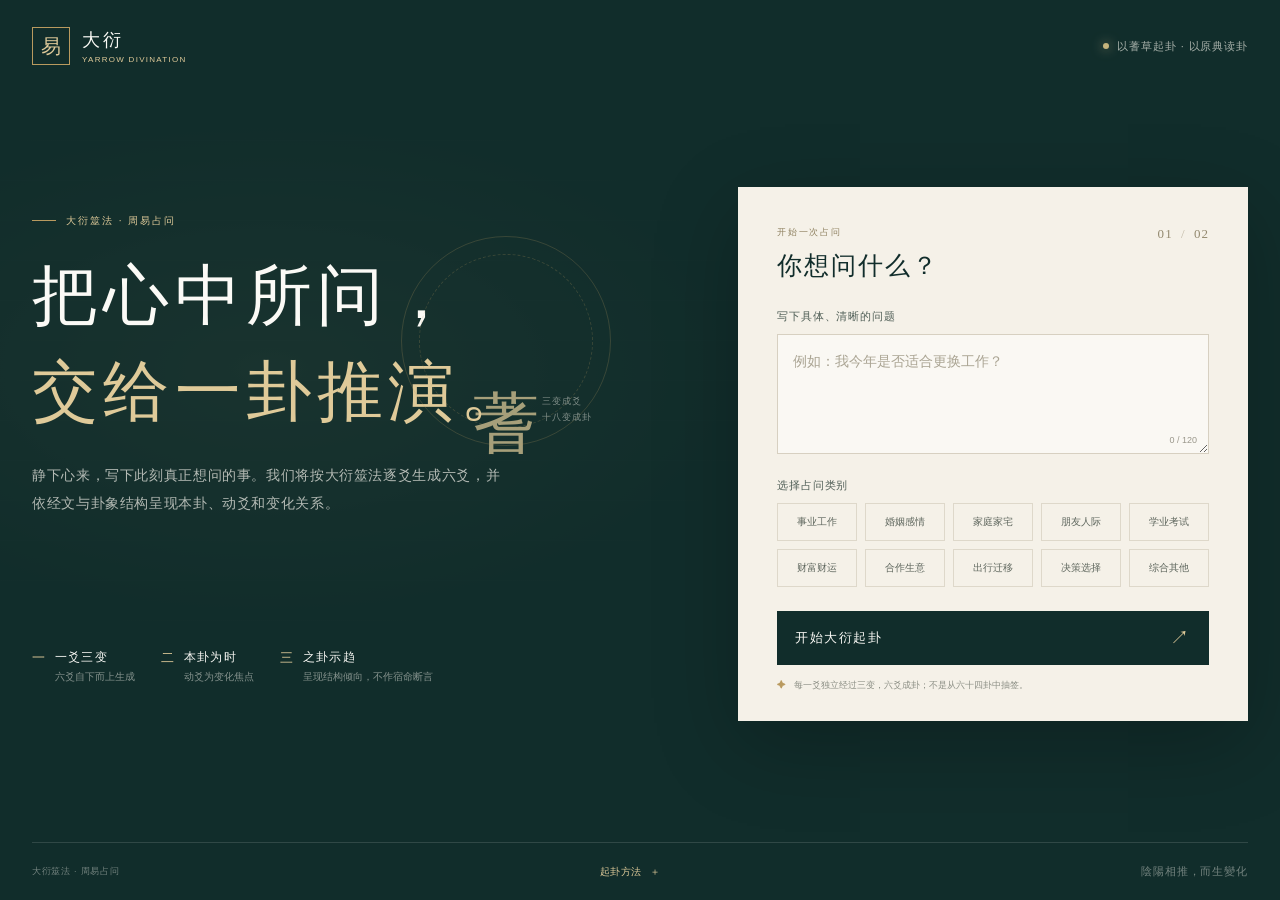
==== public/index.html @ 7d2dc554 "Prepare V4 H5 deployment for Vercel" ====
<!doctype html>
<html lang="zh-CN">
<head>
  <meta charset="utf-8">
  <meta name="viewport" content="width=device-width, initial-scale=1">
  <meta name="theme-color" content="#112d2b">
  <meta name="description" content="以大衍筮法逐爻起卦，查看本卦、动爻与卦象关系。">
  <title>大衍 · 易占</title>
  <link rel="stylesheet" href="assets/app.css">
  <script type="module" src="assets/home.js"></script>
</head>
<body class="home-page">
  <header class="site-header wrap">
    <a class="brand" href="index.html" aria-label="大衍易占首页">
      <span class="brand-seal" aria-hidden="true">易</span>
      <span><strong>大衍</strong><small>YARROW DIVINATION</small></span>
    </a>
    <div class="header-note"><span class="status-dot"></span>以蓍草起卦 · 以原典读卦</div>
  </header>

  <main class="home-layout wrap">
    <section class="home-intro" aria-labelledby="page-title">
      <p class="eyebrow"><span class="eyebrow-line"></span>大衍筮法 · 周易占问</p>
      <h1 id="page-title">把心中所问，<br><em>交给一卦推演。</em></h1>
      <p class="intro-copy">静下心来，写下此刻真正想问的事。我们将按大衍筮法逐爻生成六爻，并依经文与卦象结构呈现本卦、动爻和变化关系。</p>
      <div class="intro-seal" aria-hidden="true">
        <span class="seal-ring seal-ring-outer"></span>
        <span class="seal-ring seal-ring-inner"></span>
        <span class="seal-character">蓍</span>
        <span class="seal-caption">三变成爻<br>十八变成卦</span>
      </div>
      <div class="intro-principles">
        <div><span class="principle-index">一</span><span><b>一爻三变</b><small>六爻自下而上生成</small></span></div>
        <div><span class="principle-index">二</span><span><b>本卦为时</b><small>动爻为变化焦点</small></span></div>
        <div><span class="principle-index">三</span><span><b>之卦示趋</b><small>呈现结构倾向，不作宿命断言</small></span></div>
      </div>
    </section>

    <section class="question-card" aria-labelledby="question-title">
      <div class="card-heading">
        <div>
          <p class="eyebrow eyebrow-dark">开始一次占问</p>
          <h2 id="question-title">你想问什么？</h2>
        </div>
        <span class="step-count">01 <i>/</i> 02</span>
      </div>
      <form id="question-form">
        <label class="field-label" for="question">写下具体、清晰的问题</label>
        <div class="question-input-wrap">
          <textarea id="question" name="question" maxlength="120" rows="3" required placeholder="例如：我今年是否适合更换工作？"></textarea>
          <span class="input-counter"><span id="question-count">0</span> / 120</span>
        </div>
        <fieldset class="category-fieldset">
          <legend class="field-label">选择占问类别</legend>
          <div class="category-grid">
            <label class="category-option"><input type="radio" name="category" value="事业工作" required><span>事业工作</span></label>
            <label class="category-option"><input type="radio" name="category" value="婚姻感情"><span>婚姻感情</span></label>
            <label class="category-option"><input type="radio" name="category" value="家庭家宅"><span>家庭家宅</span></label>
            <label class="category-option"><input type="radio" name="category" value="朋友人际"><span>朋友人际</span></label>
            <label class="category-option"><input type="radio" name="category" value="学业考试"><span>学业考试</span></label>
            <label class="category-option"><input type="radio" name="category" value="财富财运"><span>财富财运</span></label>
            <label class="category-option"><input type="radio" name="category" value="合作生意"><span>合作生意</span></label>
            <label class="category-option"><input type="radio" name="category" value="出行迁移"><span>出行迁移</span></label>
            <label class="category-option"><input type="radio" name="category" value="决策选择"><span>决策选择</span></label>
            <label class="category-option"><input type="radio" name="category" value="综合其他"><span>综合其他</span></label>
          </div>
        </fieldset>
        <button class="primary-button" type="submit">
          <span>开始大衍起卦</span><span class="button-arrow" aria-hidden="true">↗</span>
        </button>
        <p class="form-footnote"><span aria-hidden="true">✦</span> 每一爻独立经过三变，六爻成卦；不是从六十四卦中抽签。</p>
      </form>
    </section>
  </main>

  <footer class="site-footer wrap">
    <span>大衍筮法 · 周易占问</span>
    <button class="text-button" id="method-toggle" type="button" aria-expanded="false">起卦方法 <span>＋</span></button>
    <div class="method-popover" id="method-popover" hidden>
      <b>一爻三变，六爻成卦</b>
      <p>每爻以四十九策为用，依项目采用的揲蓍归奇分布生成 6、7、8、9。6 与 9 为动爻。六爻按初爻至上爻生成，共十八变。</p>
      <p class="probability-line">6 老阴 1/16　·　7 少阳 5/16<br>8 少阴 7/16　·　9 老阳 3/16</p>
      <small>概率用于理解标准揲蓍模型，不属于《周易》经文。</small>
    </div>
    <span class="footer-mark">陰陽相推，而生變化</span>
  </footer>

  <section class="ritual-overlay" id="ritual-overlay" aria-live="polite" aria-modal="true" role="dialog" aria-labelledby="ritual-title" hidden>
    <div class="ritual-panel">
      <div class="ritual-orbit" aria-hidden="true"><span>蓍</span></div>
      <p class="eyebrow eyebrow-dark">十八变 · 六爻成卦</p>
      <h2 id="ritual-title">正在推演你的卦</h2>
      <p class="ritual-question" id="ritual-question"></p>
      <div class="ritual-progress-track"><span id="ritual-progress"></span></div>
      <p class="ritual-status" id="ritual-status">澄心定问，准备起卦</p>
      <div class="ritual-lines" id="ritual-lines"></div>
      <p class="ritual-note">六爻按初爻至上爻依次生成</p>
    </div>
  </section>
</body>
</html>
---- public/assets/app.css ----
@charset "UTF-8";
:root {
  color-scheme: light;
  --ink: #112d2b;
  --ink-soft: #244541;
  --jade: #718b70;
  --jade-light: #dce4d9;
  --gold: #b99a5f;
  --gold-light: #dfca99;
  --paper: #f5f1e8;
  --paper-deep: #eae3d5;
  --white: #fbfaf6;
  --text: #263a37;
  --muted: #79817a;
  --line: #e2dccf;
  --serif: "Noto Serif SC", "Songti SC", "STSong", "SimSun", serif;
  --sans: "Noto Sans SC", "Microsoft YaHei", "PingFang SC", sans-serif;
  font-family: var(--sans);
  color: var(--text);
  background: var(--paper);
  font-synthesis: none;
  text-rendering: optimizeLegibility;
}
* { box-sizing: border-box; }
html { min-width: 320px; background: var(--paper); }
body { min-width: 320px; margin: 0; min-height: 100vh; }
button, textarea { font: inherit; }
button { color: inherit; }
button:focus-visible, textarea:focus-visible, input:focus-visible + span { outline: 2px solid var(--gold); outline-offset: 3px; }
.wrap { width: min(1220px, calc(100% - 64px)); margin-inline: auto; }
.home-page { overflow-x: hidden; background: var(--ink); color: var(--white); position: relative; }
.home-page::before { content: ""; position: absolute; inset: 0; pointer-events: none; opacity: .18; background: radial-gradient(ellipse at 21% 41%, rgba(202,184,133,.25), transparent 36%), repeating-linear-gradient(0deg, transparent 0 39px, rgba(255,255,255,.035) 40px); }
.site-header { position: relative; z-index: 1; display: flex; align-items: center; justify-content: space-between; padding-block: 27px; }
.brand { display: inline-flex; align-items: center; gap: 12px; color: inherit; text-decoration: none; }
.brand-seal { width: 38px; height: 38px; display: grid; place-items: center; border: 1px solid var(--gold); color: var(--gold-light); font: 20px var(--serif); }
.brand strong { display: block; font: 600 18px var(--serif); letter-spacing: .18em; }
.brand small { display: block; margin-top: 3px; color: var(--gold-light); font-size: 8px; letter-spacing: .16em; }
.header-note { color: rgba(250,248,240,.64); font-size: 11px; letter-spacing: .08em; }
.status-dot { display: inline-block; width: 6px; height: 6px; margin-right: 8px; vertical-align: 1px; border-radius: 50%; background: #c5b47d; box-shadow: 0 0 12px rgba(223,202,153,.7); }
.home-layout { position: relative; z-index: 1; display: grid; grid-template-columns: minmax(0, 1fr) minmax(420px, 510px); align-items: center; gap: clamp(48px, 8vw, 128px); min-height: calc(100vh - 150px); padding-block: 42px 68px; }
.home-intro { position: relative; min-height: 520px; display: flex; flex-direction: column; justify-content: center; padding-block: 20px 30px; }
.eyebrow { margin: 0 0 20px; color: var(--gold-light); font-size: 10px; letter-spacing: .2em; text-transform: uppercase; }
.eyebrow-line { display: inline-block; width: 24px; height: 1px; margin: 0 10px 3px 0; background: var(--gold); }
h1, h2, h3, p { margin-top: 0; }
.home-intro h1 { margin-bottom: 23px; font: 400 clamp(40px, 5.2vw, 66px)/1.45 var(--serif); letter-spacing: .08em; }
.home-intro h1 em { color: var(--gold-light); font-style: normal; }
.intro-copy { max-width: 480px; margin-bottom: 33px; color: rgba(250,248,240,.69); font: 14px/2 var(--serif); letter-spacing: .045em; }
.intro-seal { position: absolute; top: 8%; right: 4%; width: 210px; height: 210px; display: grid; place-items: center; color: rgba(223,202,153,.72); }
.seal-ring { position: absolute; border: 1px solid rgba(185,154,95,.22); border-radius: 50%; }
.seal-ring-outer { inset: 0; }
.seal-ring-inner { inset: 18px; border-style: dashed; transform: rotate(18deg); }
.seal-character { font: 66px var(--serif); writing-mode: vertical-rl; letter-spacing: .14em; }
.seal-caption { position: absolute; right: 20px; bottom: 20px; color: rgba(250,248,240,.48); font: 9px/1.8 var(--serif); letter-spacing: .1em; }
.intro-principles { display: flex; flex-wrap: wrap; gap: 16px 26px; margin-top: auto; padding-top: 8px; }
.intro-principles > div { display: flex; align-items: flex-start; gap: 10px; }
.principle-index { color: var(--gold-light); font: 13px var(--serif); }
.intro-principles b, .intro-principles small { display: block; }
.intro-principles b { margin-bottom: 4px; font: 12px var(--serif); letter-spacing: .1em; }
.intro-principles small { color: rgba(250,248,240,.5); font-size: 10px; }
.question-card { padding: 39px 39px 28px; background: var(--paper); color: var(--text); box-shadow: 0 24px 80px rgba(0,0,0,.23); }
.card-heading { display: flex; justify-content: space-between; align-items: flex-start; margin-bottom: 27px; }
.eyebrow-dark { margin-bottom: 10px; color: #8e805f; font-size: 9px; }
.card-heading h2 { margin: 0; color: var(--ink); font: 400 25px var(--serif); letter-spacing: .08em; }
.step-count { color: #93896f; font: 13px var(--serif); letter-spacing: .08em; }
.step-count i { margin-inline: 4px; color: #c3bba9; font-style: normal; }
.field-label { display: block; margin-bottom: 10px; color: #4f5e56; font-size: 11px; letter-spacing: .08em; }
.question-input-wrap { position: relative; }
textarea { display: block; width: 100%; resize: vertical; min-height: 104px; padding: 14px 15px 29px; border: 1px solid #d7d0c1; border-radius: 0; background: rgba(255,255,255,.46); color: var(--ink); font: 14px/1.8 var(--serif); transition: border-color .2s, background .2s; }
textarea::placeholder { color: #aaa493; }
textarea:focus { border-color: #98885f; outline: none; background: #fffdf7; }
.input-counter { position: absolute; right: 12px; bottom: 9px; color: #9a978b; font-size: 9px; }
.category-fieldset { min-width: 0; margin: 24px 0 24px; padding: 0; border: 0; }
.category-fieldset legend { padding: 0; }
.category-grid { display: grid; grid-template-columns: repeat(5, minmax(0, 1fr)); gap: 8px; }
.category-option { position: relative; cursor: pointer; }
.category-option input { position: absolute; width: 1px; height: 1px; opacity: 0; }
.category-option span { display: grid; min-height: 38px; place-items: center; padding: 6px 4px; border: 1px solid #ded8ca; color: #5f675e; font-size: 10px; letter-spacing: .015em; transition: .18s ease; }
.category-option:hover span { border-color: #9d8b60; color: var(--ink); }
.category-option input:checked + span { border-color: var(--ink); background: var(--ink); color: #f5f1e8; box-shadow: inset 0 -2px var(--gold); }
.category-option input:focus-visible + span { outline: 2px solid var(--gold); outline-offset: 2px; }
.primary-button { display: flex; width: 100%; min-height: 54px; align-items: center; justify-content: space-between; padding: 0 18px; border: 0; background: var(--ink); color: var(--white); cursor: pointer; font: 13px var(--serif); letter-spacing: .12em; transition: background .2s, transform .2s; }
.primary-button:hover { background: #1d403c; transform: translateY(-1px); }
.primary-button:disabled { opacity: .55; cursor: wait; transform: none; }
.button-arrow { color: var(--gold-light); font: 19px var(--sans); }
.form-footnote { margin: 13px 0 0; color: #8b8e84; font-size: 9px; line-height: 1.7; }
.form-footnote span { padding-right: 5px; color: var(--gold); }
.site-footer { position: relative; z-index: 2; display: flex; align-items: center; justify-content: space-between; gap: 18px; min-height: 58px; border-top: 1px solid rgba(255,255,255,.13); color: rgba(250,248,240,.42); font-size: 9px; letter-spacing: .08em; }
.text-button { padding: 5px 0; border: 0; background: none; color: var(--gold-light); cursor: pointer; font-size: 10px; letter-spacing: .06em; }
.text-button span { padding-left: 5px; }
.footer-mark { font: 11px var(--serif); letter-spacing: .08em; }
.method-popover { position: absolute; z-index: 4; left: 50%; bottom: 49px; width: min(350px, calc(100vw - 40px)); padding: 20px; transform: translateX(-50%); background: #f6f1e5; box-shadow: 0 12px 40px rgba(0,0,0,.26); color: var(--ink); font-size: 11px; line-height: 1.8; letter-spacing: 0; }
.method-popover b { font-family: var(--serif); font-size: 14px; }
.method-popover p { margin: 9px 0; }
.method-popover .probability-line { color: #756342; font-size: 10px; }
.method-popover small { color: #8e8a7c; }
.ritual-overlay { position: fixed; z-index: 10; inset: 0; display: grid; place-items: center; padding: 20px; background: rgba(10,28,27,.91); backdrop-filter: blur(8px); }
.ritual-overlay[hidden] { display: none; }
.ritual-panel { width: min(600px, 100%); padding: 35px 42px 30px; background: var(--paper); color: var(--text); text-align: center; box-shadow: 0 30px 100px rgba(0,0,0,.35); }
.ritual-orbit { width: 54px; height: 54px; display: grid; place-items: center; margin: 0 auto 18px; border: 1px solid var(--gold); border-radius: 50%; color: var(--gold); animation: slow-turn 12s linear infinite; }
.ritual-orbit span { font: 23px var(--serif); animation: slow-turn 12s linear infinite reverse; }
@keyframes slow-turn { to { transform: rotate(360deg); } }
.ritual-panel h2 { margin-bottom: 8px; color: var(--ink); font: 400 24px var(--serif); letter-spacing: .1em; }
.ritual-question { margin-bottom: 19px; color: #7a7a70; font: 12px var(--serif); }
.ritual-progress-track { height: 2px; background: #ddd6c8; }
.ritual-progress-track span { display: block; width: 0; height: 100%; background: var(--gold); transition: width .25s ease; }
.ritual-status { margin: 12px 0 17px; color: #837755; font-size: 10px; }
.ritual-lines { display: grid; gap: 7px; }
.ritual-line { display: grid; grid-template-columns: 40px 1fr auto; align-items: center; gap: 12px; padding: 8px 10px; border: 1px solid #e2dccf; text-align: left; }
.ritual-line-name { color: #887d64; font: 11px var(--serif); }
.ritual-line-progress { color: #8c9188; font-size: 9px; }
.ritual-line-result { min-width: 62px; color: var(--ink); font: 12px var(--serif); text-align: right; }
.ritual-line-result.is-moving { color: #aa7148; }
.ritual-note { margin: 14px 0 0; color: #a29b8b; font-size: 9px; }

/* Result page */
.result-page { background: #f1ede3; color: var(--text); }
.result-header { padding-block: 19px; border-bottom: 1px solid #ddd6c7; }
.result-header .brand { color: var(--ink); }
.result-header .brand small { color: #8e805f; }
.result-header .brand-seal { color: #927c4e; }
.back-button { padding: 10px 0 10px 12px; border: 0; background: transparent; color: #66736a; cursor: pointer; font-size: 11px; letter-spacing: .05em; }
.back-button span { margin-right: 8px; color: #9b8659; font-size: 16px; }
.result-wrap { min-height: calc(100vh - 150px); padding-block: 25px 46px; }
.question-summary { display: flex; align-items: center; justify-content: space-between; gap: 20px; padding: 17px 20px; border: 1px solid #e1dbce; background: rgba(255,255,255,.38); }
.question-summary-label { display: block; margin-bottom: 5px; color: #8b826e; font-size: 9px; letter-spacing: .16em; }
.question-summary h1 { margin: 0; color: var(--ink); font: 400 18px/1.65 var(--serif); }
.question-meta { display: flex; flex: 0 0 auto; align-items: center; gap: 13px; color: #817c6e; font-size: 10px; }
.question-meta .meta-category { padding: 6px 9px; border: 1px solid #d8cfbc; color: #716443; }
.result-overview { display: grid; grid-template-columns: repeat(3, 1fr); gap: 12px; margin-block: 15px 20px; }
.overview-card { min-height: 82px; padding: 14px 17px; border: 1px solid #e1dbce; background: rgba(255,255,255,.34); }
.overview-card span { display: block; margin-bottom: 8px; color: #918873; font-size: 9px; letter-spacing: .12em; }
.overview-card b { display: inline-block; color: var(--ink); font: 17px var(--serif); letter-spacing: .04em; }
.overview-card small { margin-left: 8px; color: #8a8b80; font-size: 9px; }
.overview-card.accent { border-color: #caba91; background: #f5f0e3; }
.overview-card.accent b { color: #9b7042; }
.hex-tabs { display: flex; gap: 2px; overflow-x: auto; padding: 0 0 1px; border-bottom: 1px solid #cfc7b7; scrollbar-width: thin; }
.hex-tab { position: relative; flex: 1 0 auto; min-width: 110px; padding: 14px 13px 13px; border: 0; background: transparent; color: #89887e; cursor: pointer; font-size: 10px; letter-spacing: .05em; transition: color .2s; }
.hex-tab strong { display: block; margin-top: 5px; color: inherit; font: 15px var(--serif); }
.hex-tab::after { position: absolute; right: 0; bottom: -1px; left: 0; height: 2px; background: transparent; content: ""; }
.hex-tab:hover, .hex-tab[aria-selected="true"] { color: var(--ink); }
.hex-tab[aria-selected="true"]::after { background: var(--gold); }
.hex-detail-layout { display: grid; grid-template-columns: minmax(280px, .78fr) minmax(0, 1.55fr); gap: 16px; align-items: start; padding-top: 17px; }
.hex-visual-card, .reading-card { border: 1px solid #e1dbce; background: var(--white); }
.hex-visual-card { position: sticky; top: 16px; min-height: 475px; padding: 25px 22px 20px; overflow: hidden; }
.hex-visual-card::after { position: absolute; right: -73px; bottom: -97px; width: 260px; height: 260px; border: 1px solid rgba(185,154,95,.12); border-radius: 50%; content: ""; pointer-events: none; }
.visual-kicker { margin: 0 0 8px; color: #9b8c68; font-size: 9px; letter-spacing: .17em; }
.visual-name { margin: 0; color: var(--ink); font: 400 25px var(--serif); letter-spacing: .08em; }
.visual-name small { margin-left: 7px; color: #9a978c; font: 11px var(--sans); letter-spacing: .03em; }
.visual-symbol { position: absolute; top: 16px; right: 19px; color: rgba(185,154,95,.36); font: 35px var(--serif); }
.trigram-labels { display: grid; grid-template-columns: 1fr 1fr; gap: 10px; margin: 19px 0 10px; }
.trigram-label { padding: 8px 10px; background: #f2efe7; color: #5d6a60; font-size: 9px; }
.trigram-label b { display: block; margin-top: 3px; color: var(--ink); font: 12px var(--serif); }
.hexagram-lines { position: relative; z-index: 1; display: grid; gap: 9px; padding: 12px 7px 15px; }
.hex-line { display: grid; grid-template-columns: 38px 1fr 48px; align-items: center; min-height: 25px; gap: 9px; }
.hex-line-position { color: #a09b8d; font: 10px var(--serif); }
.line-mark { display: flex; width: 100%; max-width: 150px; height: 10px; justify-self: center; gap: 10px; }
.line-mark i { flex: 1; display: block; background: var(--ink-soft); }
.hex-line.is-moving .line-mark i { background: #b0804d; box-shadow: 0 0 0 1px rgba(176,128,77,.12); }
.hex-line-state { color: #8e9288; font-size: 8px; text-align: right; }
.hex-line.is-moving .hex-line-state { color: #a16f3e; }
.line-yinyang { display: none; }
.hexagram-note { position: relative; z-index: 1; padding: 11px 12px; border-top: 1px solid #ece7dc; color: #8a897e; font-size: 9px; line-height: 1.8; }
.hexagram-note b { color: #776c53; font-weight: 500; }
.reading-card { min-height: 475px; padding: 27px 29px 29px; }
.reading-heading { display: flex; align-items: flex-start; justify-content: space-between; gap: 12px; padding-bottom: 17px; border-bottom: 1px solid #eae5da; }
.reading-heading h2 { margin: 0; color: var(--ink); font: 400 20px var(--serif); letter-spacing: .08em; }
.reading-heading p { margin: 7px 0 0; color: #8a8d82; font-size: 10px; line-height: 1.7; }
.mode-pill { flex: 0 0 auto; padding: 6px 8px; border: 1px solid #dfd5c0; color: #87754e; font-size: 8px; letter-spacing: .08em; }
.reading-content { padding-top: 19px; }
.content-block { margin-bottom: 21px; }
.content-label { margin: 0 0 9px; color: #9a8b66; font-size: 9px; letter-spacing: .15em; }
.judgment-text { margin: 0; padding: 15px 17px; border-left: 2px solid var(--gold); background: #f6f3eb; color: #253c36; font: 16px/1.9 var(--serif); letter-spacing: .035em; }
.translation-text { margin: 9px 0 0; color: #777d73; font: 12px/1.9 var(--serif); }
.core-message { margin: 0; color: #52665a; font: 13px/2 var(--serif); }
.interpretive-note { margin: 9px 0 0; padding: 12px 14px; background: #f5f4ed; color: #758074; font: 11px/1.85 var(--serif); }
.relation-note { margin: 0 0 20px; padding: 13px 15px; border: 1px solid #e6dfce; background: #fbf9f2; }
.relation-note b { display: block; margin-bottom: 6px; color: #746847; font: 12px var(--serif); }
.relation-note p { margin: 4px 0 0; color: #7b8177; font: 10px/1.8 var(--serif); }
.route-section { margin: 22px 0; padding-top: 18px; border-top: 1px solid #ece7dc; }
.route-section h3, .lines-details summary { margin: 0 0 10px; color: #8b7c58; font: 11px var(--serif); letter-spacing: .1em; }
.rule-explanation { margin: 0 0 12px; color: #85887e; font-size: 10px; line-height: 1.8; }
.quote-card { margin: 8px 0; padding: 13px 14px; border: 1px solid #e9e4d9; background: #fffefa; }
.quote-card.primary { border-left: 2px solid #a88953; }
.quote-card.secondary { border-left: 2px solid #c7c0ae; background: #faf8f2; }
.quote-kicker { display: block; margin-bottom: 6px; color: #9c8b64; font-size: 8px; letter-spacing: .12em; }
.quote-card p { margin: 0; color: #2e453f; font: 13px/1.9 var(--serif); }
.quote-card small { display: block; margin-top: 5px; color: #83877d; font: 10px/1.8 var(--serif); }
.moving-line-detail { margin: 9px 0; padding: 13px 14px; border: 1px solid #eadfcd; background: #fbf8ef; }
.moving-line-detail h4 { display: flex; align-items: center; justify-content: space-between; margin: 0 0 8px; color: #946f42; font: 12px var(--serif); }
.moving-line-detail h4 span { color: #a4a095; font: 9px var(--sans); }
.moving-line-detail .line-original { margin: 0; color: #314740; font: 13px/1.8 var(--serif); }
.moving-line-detail .line-translation { margin: 5px 0 0; color: #7a8177; font: 10px/1.8 var(--serif); }
.moving-line-detail .line-role { margin: 9px 0 0; padding-top: 9px; border-top: 1px solid #eee5d4; color: #727b70; font: 10px/1.85 var(--serif); }
.lines-details { margin-top: 20px; border-top: 1px solid #eae5da; }
.lines-details summary { padding: 15px 0 2px; cursor: pointer; list-style: none; }
.lines-details summary::-webkit-details-marker { display: none; }
.lines-details summary::after { float: right; content: "＋"; color: #9e916e; }
.lines-details[open] summary::after { content: "－"; }
.all-line-item { padding: 11px 12px; border: 1px solid #ece7dc; margin: 8px 0; }
.all-line-item.is-moving { border-color: #d8bd8d; background: #fbf7ed; }
.all-line-item h4 { display: flex; justify-content: space-between; gap: 12px; margin: 0 0 5px; color: #55645a; font: 11px var(--serif); }
.all-line-item h4 span { color: #a77d49; font: 9px var(--sans); }
.all-line-item p { margin: 0; color: #7a8076; font: 10px/1.8 var(--serif); }
.all-line-item .all-line-translation { margin-top: 4px; }
.source-note { margin-top: 18px; color: #a09b8e; font-size: 8px; line-height: 1.8; }
.result-footer { color: #858376; border-top-color: #d9d2c4; }
.result-footer .footer-mark { color: #89836f; }
.loading-state, .error-state { display: grid; place-items: center; min-height: 55vh; color: #818477; text-align: center; font-size: 12px; }
.loading-mark { display: block; margin-bottom: 12px; color: #b09259; font: 34px var(--serif); animation: slow-turn 10s linear infinite; }
.error-state h1 { color: var(--ink); font: 20px var(--serif); }
.error-state p { max-width: 480px; line-height: 1.9; }
.error-state a { color: #8d7345; }

@media (max-width: 960px) {
  .wrap { width: min(100% - 44px, 720px); }
  .home-layout { grid-template-columns: 1fr; gap: 12px; padding-top: 20px; }
  .question-card { order: -1; }
  .home-intro { min-height: 390px; padding-top: 35px; }
  .intro-seal { top: 6%; right: 3%; width: 155px; height: 155px; }
  .seal-character { font-size: 52px; }
  .intro-principles { margin-top: 25px; }
  .question-card { max-width: 600px; width: 100%; margin-inline: auto; }
  .hex-detail-layout { grid-template-columns: minmax(230px, .72fr) minmax(0, 1.35fr); }
  .reading-card { padding-inline: 22px; }
}
@media (max-width: 680px) {
  .wrap { width: calc(100% - 32px); }
  .site-header { padding-block: 18px; }
  .header-note { font-size: 9px; }
  .home-layout { padding-top: 0; padding-bottom: 35px; }
  .home-intro { min-height: 370px; padding-top: 35px; }
  .home-intro h1 { font-size: clamp(37px, 10vw, 50px); }
  .intro-copy { max-width: 390px; font-size: 12px; }
  .intro-seal { top: 0; right: -4px; width: 112px; height: 112px; opacity: .68; }
  .seal-ring-inner { inset: 10px; }
  .seal-character { font-size: 38px; }
  .seal-caption { display: none; }
  .intro-principles { gap: 12px 16px; }
  .intro-principles small { max-width: 115px; line-height: 1.6; }
  .question-card { padding: 28px 20px 22px; }
  .category-grid { grid-template-columns: repeat(2, minmax(0, 1fr)); }
  .category-option span { min-height: 40px; font-size: 11px; }
  .site-footer { min-height: 58px; font-size: 8px; }
  .footer-mark { font-size: 9px; }
  .ritual-panel { padding: 28px 18px 23px; }
  .ritual-line { grid-template-columns: 36px 1fr auto; gap: 7px; padding: 7px 8px; }
  .ritual-line-result { min-width: 54px; font-size: 10px; }
  .result-header { padding-block: 13px; }
  .result-wrap { padding-block: 14px 30px; }
  .question-summary { align-items: flex-start; padding: 13px 14px; }
  .question-summary h1 { font-size: 15px; }
  .question-meta { flex-direction: column; align-items: flex-end; gap: 6px; }
  .question-meta .meta-category { padding: 4px 6px; }
  .question-meta time { font-size: 8px; }
  .result-overview { gap: 7px; margin-block: 9px 13px; }
  .overview-card { min-height: 74px; padding: 11px 9px; }
  .overview-card span { font-size: 8px; }
  .overview-card b { font-size: 13px; }
  .overview-card small { display: block; margin: 5px 0 0; font-size: 8px; }
  .hex-tab { min-width: 95px; padding: 12px 9px; font-size: 9px; }
  .hex-tab strong { font-size: 13px; }
  .hex-detail-layout { grid-template-columns: 1fr; gap: 10px; padding-top: 11px; }
  .hex-visual-card { position: relative; top: auto; min-height: 0; padding: 19px 17px 14px; }
  .hexagram-lines { gap: 6px; padding-block: 9px 11px; }
  .hex-line { min-height: 21px; }
  .line-mark { max-width: 132px; height: 8px; }
  .reading-card { min-height: 0; padding: 21px 17px 24px; }
  .reading-heading h2 { font-size: 18px; }
  .question-meta .meta-category { font-size: 8px; }
  .result-footer { gap: 8px; }
}
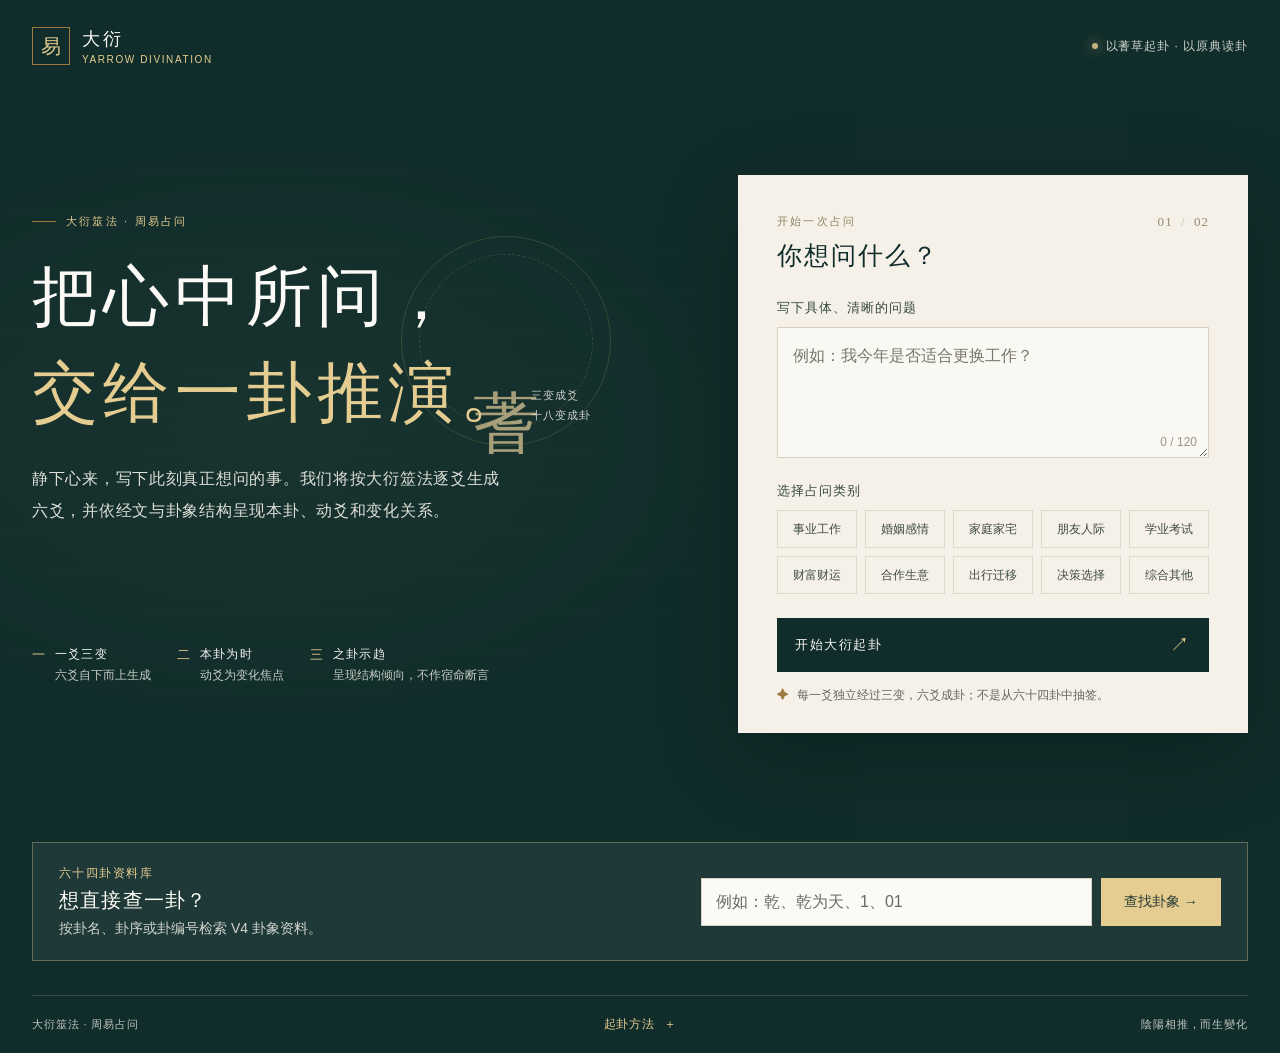
==== commit d8625991: "Add V4 hexagram lookup and enlarge result text" ====
--- a/public/index.html
+++ b/public/index.html
@@ -73,6 +73,19 @@
     </section>
   </main>
 
+  <section class="hexagram-search-strip wrap" aria-labelledby="hexagram-search-title">
+    <div>
+      <p class="search-strip-kicker">六十四卦资料库</p>
+      <h2 id="hexagram-search-title">想直接查一卦？</h2>
+      <p>按卦名、卦序或卦编号检索 V4 卦象资料。</p>
+    </div>
+    <form class="hexagram-search-form" action="lookup.html" method="get">
+      <label class="sr-only" for="hexagram-search-query">输入卦名或编号</label>
+      <input id="hexagram-search-query" name="q" type="search" required maxlength="40" placeholder="例如：乾、乾为天、1、01">
+      <button type="submit">查找卦象 <span aria-hidden="true">→</span></button>
+    </form>
+  </section>
+
   <footer class="site-footer wrap">
     <span>大衍筮法 · 周易占问</span>
     <button class="text-button" id="method-toggle" type="button" aria-expanded="false">起卦方法 <span>＋</span></button>
--- a/public/assets/app.css
+++ b/public/assets/app.css
@@ -93,6 +93,17 @@
 .method-popover p { margin: 9px 0; }
 .method-popover .probability-line { color: #756342; font-size: 10px; }
 .method-popover small { color: #8e8a7c; }
+.hexagram-search-strip { position: relative; z-index: 1; display: flex; align-items: center; justify-content: space-between; gap: 28px; margin-bottom: 34px; padding: 22px 26px; border: 1px solid rgba(229,205,145,.35); background: rgba(255,255,255,.055); color: var(--white); }
+.search-strip-kicker { margin: 0 0 5px; color: var(--gold-light); font-size: 12px; letter-spacing: .12em; }
+.hexagram-search-strip h2 { margin: 0; color: #fffdf7; font: 400 20px var(--serif); letter-spacing: .06em; }
+.hexagram-search-strip p:last-child { margin: 6px 0 0; color: rgba(250,248,240,.82); font-size: 14px; }
+.hexagram-search-form { display: flex; flex: 0 1 520px; gap: 9px; }
+.hexagram-search-form input { min-width: 0; flex: 1; min-height: 48px; padding: 0 14px; border: 1px solid #d8d1c0; background: #fbfaf6; color: var(--ink); font-size: 16px; }
+.hexagram-search-form input:focus-visible, .lookup-search-form input:focus-visible { outline: 2px solid var(--gold); outline-offset: 2px; }
+.hexagram-search-form input::placeholder { color: #666b62; }
+.hexagram-search-form button { min-width: 120px; padding: 0 16px; border: 0; background: #e5cd91; color: #263a32; cursor: pointer; font: 14px var(--serif); }
+.hexagram-search-form button:hover { background: #f0dca5; }
+.sr-only { position: absolute; width: 1px; height: 1px; padding: 0; overflow: hidden; clip: rect(0,0,0,0); white-space: nowrap; clip-path: inset(50%); }
 .ritual-overlay { position: fixed; z-index: 10; inset: 0; display: grid; place-items: center; padding: 20px; background: rgba(10,28,27,.91); backdrop-filter: blur(8px); }
 .ritual-overlay[hidden] { display: none; }
 .ritual-panel { width: min(600px, 100%); padding: 35px 42px 30px; background: var(--paper); color: var(--text); text-align: center; box-shadow: 0 30px 100px rgba(0,0,0,.35); }
@@ -118,6 +129,10 @@
 .result-header .brand { color: var(--ink); }
 .result-header .brand small { color: #8e805f; }
 .result-header .brand-seal { color: #927c4e; }
+.result-actions { display: flex; align-items: center; gap: 10px; }
+.export-markdown-button { padding: 9px 12px; border: 1px solid #b7aa8b; background: #fbfaf6; color: #34473d; cursor: pointer; font-size: 12px; transition: background .18s, border-color .18s; }
+.export-markdown-button:hover { border-color: #8e7545; background: #f2eddf; }
+.export-markdown-button:disabled { opacity: .55; cursor: wait; }
 .back-button { padding: 10px 0 10px 12px; border: 0; background: transparent; color: #66736a; cursor: pointer; font-size: 11px; letter-spacing: .05em; }
 .back-button span { margin-right: 8px; color: #9b8659; font-size: 16px; }
 .result-wrap { min-height: calc(100vh - 150px); padding-block: 25px 46px; }
@@ -228,6 +243,9 @@
   .site-header { padding-block: 18px; }
   .header-note { font-size: 9px; }
   .home-layout { padding-top: 0; padding-bottom: 35px; }
+  .hexagram-search-strip { align-items: stretch; flex-direction: column; gap: 14px; margin-bottom: 24px; padding: 18px 16px; }
+  .hexagram-search-form { flex: auto; }
+  .hexagram-search-form button { min-width: 92px; padding-inline: 10px; }
   .home-intro { min-height: 370px; padding-top: 35px; }
   .home-intro h1 { font-size: clamp(37px, 10vw, 50px); }
   .intro-copy { max-width: 390px; font-size: 12px; }
@@ -246,6 +264,9 @@
   .ritual-line { grid-template-columns: 36px 1fr auto; gap: 7px; padding: 7px 8px; }
   .ritual-line-result { min-width: 54px; font-size: 10px; }
   .result-header { padding-block: 13px; }
+  .result-actions { gap: 3px; }
+  .export-markdown-button { padding: 8px 7px; font-size: 11px; white-space: nowrap; }
+  .back-button { padding-left: 7px; }
   .result-wrap { padding-block: 14px 30px; }
   .question-summary { align-items: flex-start; padding: 13px 14px; }
   .question-summary h1 { font-size: 15px; }
@@ -269,3 +290,294 @@
   .question-meta .meta-category { font-size: 8px; }
   .result-footer { gap: 8px; }
 }
+
+/* Readability and line-by-line reading controls */
+:root {
+  --ink-soft: #1d3c37;
+  --jade: #567356;
+  --jade-light: #e0e8dc;
+  --gold: #9d7a3d;
+  --gold-light: #e5cd91;
+  --text: #203630;
+  --muted: #59665d;
+  --line: #d4cebf;
+}
+body { text-size-adjust: 100%; -webkit-text-size-adjust: 100%; }
+.header-note { color: rgba(250,248,240,.82); font-size: 12px; }
+.brand small { font-size: 10px; }
+.eyebrow, .eyebrow-dark, .visual-kicker, .content-label,
+.question-summary-label, .overview-card span, .quote-kicker { font-size: 11px; }
+.intro-copy { color: rgba(250,248,240,.88); font-size: 16px; }
+.intro-principles small { color: rgba(250,248,240,.78); font-size: 12px; }
+.seal-caption { color: rgba(250,248,240,.82); font-size: 11px; }
+.field-label { color: #35483e; font-size: 13px; }
+textarea { font-size: 16px; }
+textarea::placeholder { color: #77776d; }
+.input-counter, .category-option span, .form-footnote, .method-popover,
+.method-popover .probability-line, .ritual-status, .ritual-line-name,
+.ritual-line-progress, .ritual-note { font-size: 12px; }
+.category-option span { color: #3f4b42; }
+.form-footnote { color: #62665d; }
+.site-footer { flex-wrap: wrap; color: rgba(250,248,240,.76); font-size: 11px; }
+.text-button { font-size: 12px; }
+.method-popover { color: #203630; }
+.method-popover small { color: #5e5a4e; font-size: 11px; }
+.ritual-question { color: #55594f; font-size: 14px; }
+.ritual-status { color: #5f5238; }
+.ritual-line-name, .ritual-line-progress { color: #565e55; }
+.ritual-note { color: #626359; }
+.back-button { color: #3f5148; font-size: 13px; }
+.question-summary-label { color: #625b49; }
+.question-meta { color: #535b52; font-size: 12px; }
+.question-meta .meta-category { color: #594a2a; }
+.overview-card span { color: #5e5849; }
+.overview-card small { color: #535c52; font-size: 11px; }
+.overview-card.accent b { color: #805523; }
+.hex-tab { color: #5c6158; font-size: 12px; }
+.hex-tab:hover, .hex-tab[aria-selected="true"] { color: #102b27; }
+.visual-kicker { color: #75613c; }
+.visual-name small { color: #5f6259; font-size: 12px; }
+.trigram-label { color: #34483d; font-size: 11px; }
+.hex-line-position { color: #535e53; font-size: 12px; }
+.hex-line-state { color: #50594f; font-size: 11px; }
+.hex-line.is-moving .hex-line-state { color: #815322; }
+.hexagram-note { color: #555d53; font-size: 11px; }
+.hexagram-note b { color: #5e4c2b; }
+.reading-heading p { color: #535d53; font-size: 13px; }
+.mode-pill { color: #62512d; font-size: 11px; }
+.content-label, .route-section h3, .lines-details summary { color: #725e35; }
+.translation-text { color: #4f5c51; font-size: 14px; }
+.core-message { color: #30483b; font-size: 15px; }
+.interpretive-note { color: #4e5b4e; font-size: 13px; }
+.relation-note b { color: #5e4c2d; font-size: 14px; }
+.relation-note p, .rule-explanation { color: #505a50; font-size: 13px; }
+.quote-kicker { color: #745c2c; }
+.quote-card p { color: #263c34; font-size: 15px; }
+.quote-card small { color: #515b50; font-size: 13px; }
+.moving-line-detail h4 { color: #765123; font-size: 14px; }
+.moving-line-detail h4 span, .all-line-item h4 span { color: #555c52; font-size: 11px; }
+.moving-line-detail .line-original { color: #263e35; font-size: 15px; }
+.moving-line-detail .line-translation, .moving-line-detail .line-role { color: #4e5b50; font-size: 13px; }
+.all-line-item h4 { color: #344b3e; font-size: 14px; }
+.all-line-item p { color: #4e5a4f; font-size: 13px; }
+.source-note { color: #5d6056; font-size: 11px; }
+.result-footer { color: #4d554d; }
+.result-footer .footer-mark { color: #514b3a; }
+.loading-state, .error-state { color: #4e5950; font-size: 14px; }
+.error-state a { color: #684f20; }
+
+.hexagram-widget { position: relative; z-index: 1; }
+.hex-line {
+  width: 100%;
+  padding: 4px 6px;
+  border: 0;
+  border-radius: 3px;
+  background: transparent;
+  color: inherit;
+  text-align: left;
+  cursor: pointer;
+  transition: background-color .16s ease;
+}
+.hex-line:hover, .hex-line:focus-visible, .hex-line[aria-expanded="true"] { background: #f0ebdf; }
+.hex-line:focus-visible { outline: 2px solid var(--gold); outline-offset: 1px; }
+.hexagram-lines { gap: 6px; }
+.line-reading-popover {
+  margin: 2px 7px 12px;
+  padding: 13px 15px;
+  border: 1px solid #d9ceb3;
+  border-left: 3px solid var(--gold);
+  background: #f8f5ec;
+  color: #263a32;
+  font-size: 14px;
+  line-height: 1.8;
+}
+.line-reading-popover[hidden] { display: none; }
+.line-reading-heading { display: flex; align-items: flex-start; justify-content: space-between; gap: 12px; }
+.line-reading-heading span { color: #5f5847; font-size: 12px; }
+.line-reading-heading h3 { margin: 3px 0 0; color: #263b32; font: 17px/1.5 var(--serif); }
+.line-reading-close { flex: 0 0 auto; padding: 4px 8px; border: 1px solid #cfc4ab; background: #fffdf7; color: #4f5149; cursor: pointer; font-size: 12px; }
+.line-reading-original { margin: 12px 0 0; color: #21392f; font: 16px/1.9 var(--serif); }
+.line-reading-translation { margin: 6px 0 0; color: #4c584e; font: 14px/1.8 var(--serif); }
+.line-reading-role { margin: 9px 0 0; padding-top: 8px; border-top: 1px solid #e2dac9; color: #505a50; font: 13px/1.8 var(--serif); }
+
+@media (max-width: 680px) {
+  .header-note { font-size: 11px; }
+  .site-footer { font-size: 10px; }
+  .question-summary h1 { font-size: 16px; }
+  .question-meta time { font-size: 10px; }
+  .overview-card span, .overview-card small { font-size: 10px; }
+  .hex-tab { font-size: 11px; }
+  .hex-tab strong { font-size: 14px; }
+}
+
+/* Larger result typography requested for phone and desktop reading */
+.result-page .question-summary-label, .result-page .overview-card span,
+.result-page .content-label, .result-page .quote-kicker { font-size: 13px; }
+.result-page .back-button { font-size: 15px; }
+.result-page .result-footer { font-size: 13px; }
+.result-page .result-footer .footer-mark { font-size: 13px; }
+.result-page .question-summary h1 { font-size: 20px; }
+.result-page .question-meta { color: #3d4a40; font-size: 14px; }
+.result-page .question-meta .meta-category { color: #51411f; font-size: 13px; }
+.result-page .overview-card b { font-size: 19px; }
+.result-page .overview-card small { color: #414c42; font-size: 13px; }
+.result-page .hex-tab { color: #4b554b; font-size: 14px; }
+.result-page .hex-tab strong { font-size: 17px; }
+.result-page .visual-kicker { font-size: 12px; }
+.result-page .visual-name { font-size: 28px; }
+.result-page .visual-name small { font-size: 14px; }
+.result-page .trigram-label { font-size: 13px; }
+.result-page .trigram-label b { font-size: 15px; }
+.result-page .hex-line-position { font-size: 14px; }
+.result-page .hex-line-state { color: #414c42; font-size: 13px; }
+.result-page .hexagram-note { color: #454f45; font-size: 13px; }
+.result-page .reading-heading h2 { font-size: 22px; }
+.result-page .reading-heading p { color: #414e43; font-size: 15px; }
+.result-page .mode-pill { font-size: 13px; }
+.result-page .route-section h3, .result-page .lines-details summary { font-size: 14px; }
+.result-page .judgment-text { font-size: 18px; }
+.result-page .translation-text { color: #424f44; font-size: 16px; }
+.result-page .core-message { color: #2b4235; font-size: 17px; }
+.result-page .interpretive-note { color: #404d41; font-size: 15px; }
+.result-page .relation-note b { font-size: 16px; }
+.result-page .relation-note p, .result-page .rule-explanation { color: #414d42; font-size: 15px; }
+.result-page .quote-card p { font-size: 17px; }
+.result-page .quote-card small { color: #424e43; font-size: 15px; }
+.result-page .moving-line-detail h4, .result-page .all-line-item h4 { font-size: 16px; }
+.result-page .moving-line-detail h4 span, .result-page .all-line-item h4 span { font-size: 13px; }
+.result-page .moving-line-detail .line-original { font-size: 17px; }
+.result-page .moving-line-detail .line-translation, .result-page .moving-line-detail .line-role,
+.result-page .all-line-item p { color: #414d42; font-size: 15px; }
+.result-page .source-note { color: #4d554b; font-size: 13px; }
+.result-page .line-reading-heading span { color: #494d43; font-size: 14px; }
+.result-page .line-reading-heading h3 { font-size: 19px; }
+.result-page .line-reading-original { font-size: 18px; }
+.result-page .line-reading-translation { color: #3e4b40; font-size: 16px; }
+.result-page .line-reading-role { color: #404c41; font-size: 15px; }
+
+/* Full V4 hexagram lookup */
+.lookup-page { background: #f1ede3; color: var(--text); }
+.lookup-wrap { min-height: calc(100vh - 150px); padding-block: 28px 48px; }
+.lookup-search-card, .lookup-primary-text, .lookup-hero, .lookup-info-section, .lookup-empty-state {
+  border: 1px solid #ded7c8; background: #fbfaf6; box-shadow: 0 7px 24px rgba(35,43,35,.045);
+}
+.lookup-search-card { padding: 25px 28px; }
+.lookup-home-link { text-decoration: none; }
+.lookup-search-card .eyebrow-dark { margin: 0 0 8px; color: #6e5a34; font-size: 13px; }
+.lookup-search-card h1 { margin: 0; color: var(--ink); font: 400 29px/1.4 var(--serif); }
+.lookup-search-card > p:not(.eyebrow-dark):not(.lookup-hint) { margin: 8px 0 17px; color: #465248; font-size: 16px; line-height: 1.8; }
+.lookup-search-form { display: flex; gap: 10px; }
+.lookup-search-form input { min-width: 0; flex: 1; min-height: 52px; padding: 0 15px; border: 1px solid #bfb8a8; background: #fffefa; color: #203630; font-size: 17px; }
+.lookup-search-form input::placeholder { color: #686c62; }
+.lookup-search-form button { min-width: 130px; padding: 0 18px; border: 0; background: var(--ink); color: #fffdf7; cursor: pointer; font: 16px var(--serif); }
+.lookup-search-form button:hover { background: #244640; }
+.lookup-hint { margin: 10px 0 0; color: #4b554b; font-size: 14px; }
+.lookup-result { display: grid; gap: 16px; margin-top: 18px; }
+.lookup-hero { display: grid; grid-template-columns: minmax(230px,.8fr) minmax(0,1.5fr); align-items: center; gap: 28px; padding: 25px 30px; }
+.lookup-hero-drawing { position: relative; display: grid; place-items: center; min-height: 255px; padding: 15px 18px; background: #f2efe7; }
+.lookup-hero-drawing > span { position: absolute; right: 15px; top: 7px; color: #ac9563; font: 31px var(--serif); }
+.lookup-drawing { display: grid; width: min(100%,260px); gap: 8px; }
+.lookup-drawing-line { display: grid; grid-template-columns: 55px minmax(0,1fr) 28px; align-items: center; gap: 10px; color: #38483d; font-size: 14px; }
+.lookup-drawing-line b { color: #535d52; font-weight: 500; text-align: right; }
+.lookup-line-mark { display: flex; height: 10px; max-width: 190px; justify-self: center; width: 100%; gap: 10px; }
+.lookup-line-mark i { display: block; flex: 1; background: #203a35; }
+.lookup-hero-content .visual-kicker { margin: 0 0 9px; color: #715d37; font-size: 13px; }
+.lookup-hero-content h1 { margin: 0; color: var(--ink); font: 400 36px/1.35 var(--serif); letter-spacing: .06em; }
+.lookup-hero-content h1 small { margin-left: 10px; color: #50594f; font: 16px var(--sans); letter-spacing: 0; }
+.lookup-traditional-name { margin: 6px 0 0; color: #4b564b; font-size: 14px; }
+.lookup-trigram-summary { margin: 13px 0; color: #414e43; font: 15px/1.9 var(--serif); }
+.lookup-trigram-summary b { color: #253d33; font-size: 17px; }
+.lookup-main-summary { margin: 0; color: #263d33; font: 18px/1.9 var(--serif); }
+.lookup-keywords { display: flex; flex-wrap: wrap; gap: 7px; margin-top: 14px; }
+.lookup-keywords span { padding: 5px 9px; border: 1px solid #d8cfbb; background: #f8f5ec; color: #4b4b3f; font-size: 13px; }
+.lookup-primary-text { padding: 21px 27px; }
+.lookup-primary-text h2, .lookup-all-info > h2 { margin: 0 0 12px; color: #65532f; font: 400 20px var(--serif); }
+.lookup-primary-text blockquote { margin: 0; padding: 12px 16px; border-left: 3px solid var(--gold); background: #f5f1e7; color: #203a32; font: 19px/1.9 var(--serif); }
+.lookup-primary-text p { margin: 9px 0 0; color: #414d42; font: 15px/1.9 var(--serif); }
+.lookup-all-info > h2 { margin-bottom: 4px; }
+.lookup-all-info > p { margin: 0 0 13px; color: #475248; font-size: 15px; line-height: 1.8; }
+.lookup-info-section { margin-top: 10px; }
+.lookup-info-section > summary { display: flex; align-items: center; justify-content: space-between; gap: 16px; padding: 16px 20px; color: #263d33; cursor: pointer; list-style: none; font: 17px/1.5 var(--serif); }
+.lookup-info-section > summary::-webkit-details-marker { display: none; }
+.lookup-info-section > summary::after { content: "＋"; color: #81683b; }
+.lookup-info-section[open] > summary::after { content: "－"; }
+.lookup-info-section > summary span { color: #4d584d; font: 13px var(--sans); }
+.lookup-info-grid { display: grid; grid-template-columns: repeat(2,minmax(0,1fr)); gap: 12px; padding: 0 16px 17px; }
+.lookup-info-card { min-width: 0; padding: 15px; border: 1px solid #e5dfd2; background: #fffefa; }
+.lookup-info-card h3 { margin: 0 0 10px; color: #5c4e31; font: 16px/1.5 var(--serif); }
+.lookup-data-list { margin: 0; }
+.lookup-data-row { display: grid; grid-template-columns: minmax(95px,.33fr) minmax(0,1fr); gap: 12px; padding: 9px 0; border-top: 1px solid #eee9df; }
+.lookup-data-row:first-child { border-top: 0; }
+.lookup-data-row dt { color: #3d4d42; font-size: 14px; font-weight: 600; line-height: 1.75; }
+.lookup-data-row dd { min-width: 0; margin: 0; color: #303e35; font-size: 15px; line-height: 1.85; }
+.lookup-value-text { color: #303e35; font-size: 15px; line-height: 1.9; white-space: pre-wrap; overflow-wrap: anywhere; }
+.lookup-value-scalar { color: #394a3f; font-size: 14px; }
+.lookup-empty { color: #62665c; font-size: 14px; }
+.lookup-value-list { margin: 0; padding-left: 22px; color: #303e35; font-size: 14px; line-height: 1.8; }
+.lookup-value-list.is-compact { display: flex; flex-wrap: wrap; gap: 5px 14px; padding: 0; list-style: none; }
+.lookup-collection { display: grid; gap: 10px; }
+.lookup-object-card { min-width: 0; padding: 12px; border: 1px solid #e9e4d9; background: #fdfbf6; }
+.lookup-object-card h4 { margin: 0 0 7px; color: #564a30; font: 15px/1.5 var(--serif); }
+.lookup-all-paths > summary { position: relative; align-items: flex-start; flex-direction: column; gap: 4px; padding-right: 48px; }
+.lookup-all-paths > summary::after { position: absolute; right: 20px; }
+.lookup-path-list { padding: 0 15px 16px; }
+.lookup-path-item { margin-top: 8px; border: 1px solid #e2dccf; background: #fffefa; }
+.lookup-path-item > summary { padding: 12px 14px; color: #33473b; cursor: pointer; font-size: 15px; line-height: 1.6; }
+.lookup-path-item h4 { margin: 12px 14px 6px; color: #685535; font: 15px var(--serif); }
+.lookup-route-note { margin: 10px 14px; color: #414e43; font-size: 14px; line-height: 1.8; }
+.lookup-route-grid { display: grid; grid-template-columns: repeat(2,minmax(0,1fr)); gap: 9px; padding: 0 14px 12px; }
+.lookup-route-text { min-width: 0; padding: 12px; background: #f7f4ec; }
+.lookup-route-text h4 { margin: 0 0 7px; color: #5f4d2b; font: 14px/1.6 var(--serif); }
+.lookup-route-text p { margin: 0; color: #273c33; font: 15px/1.8 var(--serif); }
+.lookup-route-text .lookup-route-translation { margin-top: 5px; color: #4c584d; font-size: 14px; }
+.lookup-route-text small { display: block; margin-top: 6px; color: #555d53; font-size: 12px; }
+.lookup-raw-data pre { max-height: 600px; overflow: auto; margin: 0 16px 16px; padding: 15px; background: #f5f2e9; color: #273a31; font: 13px/1.7 Consolas,monospace; white-space: pre-wrap; overflow-wrap: anywhere; }
+.lookup-empty-state { padding: 32px 26px; text-align: center; }
+.lookup-empty-state h2 { margin: 0; color: #2b4035; font: 400 21px var(--serif); }
+.lookup-empty-state p { margin: 9px 0 0; color: #49564b; font-size: 15px; line-height: 1.8; }
+
+@media (max-width: 680px) {
+  .result-page .question-summary-label, .result-page .overview-card span,
+  .result-page .content-label, .result-page .quote-kicker { font-size: 12px; }
+  .result-page .question-summary h1 { font-size: 18px; }
+  .result-page .overview-card b { font-size: 16px; }
+  .result-page .overview-card small { font-size: 12px; }
+  .result-page .hex-tab { font-size: 13px; }
+  .result-page .hex-tab strong { font-size: 15px; }
+  .result-page .visual-name { font-size: 26px; }
+  .result-page .trigram-label { font-size: 12px; }
+  .result-page .trigram-label b { font-size: 14px; }
+  .result-page .hex-line-position, .result-page .hex-line-state { font-size: 12px; }
+  .result-page .hexagram-note, .result-page .reading-heading p { font-size: 14px; }
+  .result-page .reading-heading h2 { font-size: 20px; }
+  .result-page .judgment-text { font-size: 17px; }
+  .result-page .translation-text, .result-page .rule-explanation, .result-page .relation-note p,
+  .result-page .interpretive-note, .result-page .moving-line-detail .line-translation,
+  .result-page .moving-line-detail .line-role, .result-page .all-line-item p { font-size: 14px; }
+  .result-page .core-message { font-size: 16px; }
+  .result-page .quote-card p, .result-page .moving-line-detail .line-original { font-size: 16px; }
+  .result-page .line-reading-original { font-size: 17px; }
+  .result-page .line-reading-translation, .result-page .line-reading-role { font-size: 15px; }
+  .lookup-wrap { padding-block: 15px 30px; }
+  .lookup-search-card { padding: 20px 17px; }
+  .lookup-search-card h1 { font-size: 25px; }
+  .lookup-search-card > p:not(.eyebrow-dark):not(.lookup-hint) { font-size: 15px; }
+  .lookup-search-form { gap: 7px; }
+  .lookup-search-form input { min-height: 48px; padding-inline: 11px; font-size: 16px; }
+  .lookup-search-form button { min-width: 94px; padding-inline: 9px; font-size: 14px; }
+  .lookup-hint { font-size: 13px; }
+  .lookup-hero { grid-template-columns: 1fr; gap: 16px; padding: 17px; }
+  .lookup-hero-drawing { min-height: 225px; }
+  .lookup-hero-content h1 { font-size: 31px; }
+  .lookup-hero-content h1 small { display: block; margin: 4px 0 0; font-size: 15px; }
+  .lookup-main-summary { font-size: 17px; }
+  .lookup-primary-text { padding: 18px; }
+  .lookup-primary-text blockquote { font-size: 17px; }
+  .lookup-info-grid, .lookup-route-grid { grid-template-columns: 1fr; }
+  .lookup-info-section > summary { padding: 14px; font-size: 16px; }
+  .lookup-info-section > summary span { font-size: 12px; }
+  .lookup-data-row { grid-template-columns: minmax(82px,.34fr) minmax(0,1fr); gap: 8px; }
+  .lookup-data-row dt { font-size: 13px; }
+  .lookup-data-row dd, .lookup-value-text { font-size: 14px; }
+  .lookup-path-item > summary { font-size: 14px; }
+}
